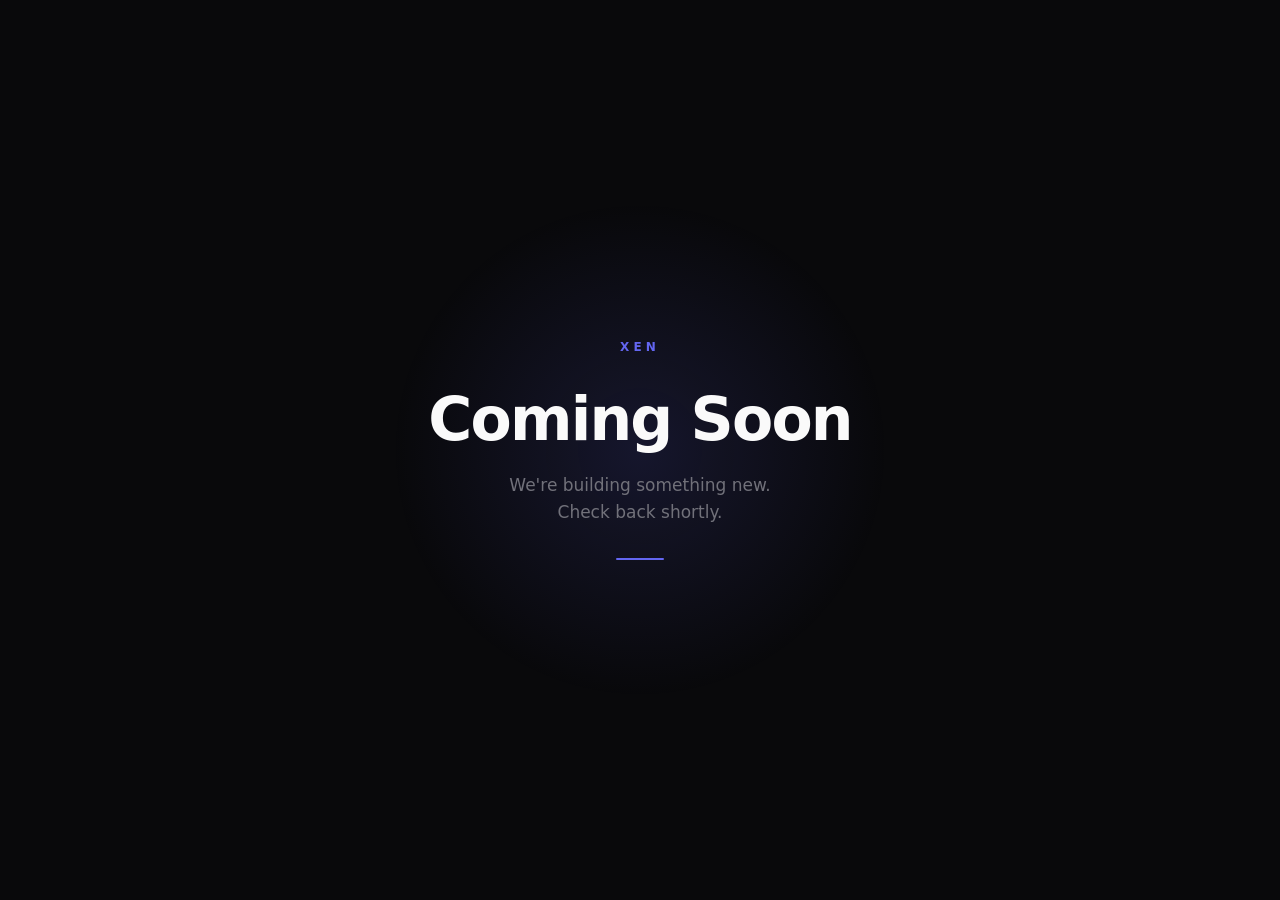
==== index.html @ 393b1e52 "Add files via upload" ====
<!DOCTYPE html>
<html lang="en">
<head>
  <meta charset="UTF-8">
  <meta name="viewport" content="width=device-width, initial-scale=1.0">
  <title>XEN — Coming Soon</title>
  <style>
    * {
      box-sizing: border-box;
      margin: 0;
      padding: 0;
    }

    body {
      min-height: 100vh;
      display: flex;
      align-items: center;
      justify-content: center;
      font-family: system-ui, -apple-system, BlinkMacSystemFont, "Segoe UI", sans-serif;
      background: #09090b;
      color: #fafafa;
      padding: 2rem;
      overflow: hidden;
    }

    .glow {
      position: fixed;
      width: 500px;
      height: 500px;
      border-radius: 50%;
      background: radial-gradient(circle, rgba(99, 102, 241, 0.15) 0%, transparent 70%);
      top: 50%;
      left: 50%;
      transform: translate(-50%, -50%);
      pointer-events: none;
    }

    .container {
      position: relative;
      text-align: center;
      max-width: 480px;
    }

    .logo {
      font-size: 0.75rem;
      font-weight: 700;
      letter-spacing: 0.35em;
      color: #6366f1;
      margin-bottom: 2rem;
    }

    h1 {
      font-size: clamp(2.25rem, 7vw, 3.75rem);
      font-weight: 700;
      letter-spacing: -0.03em;
      line-height: 1.1;
    }

    p {
      margin-top: 1.25rem;
      color: #71717a;
      font-size: 1.0625rem;
      line-height: 1.6;
    }

    .line {
      width: 48px;
      height: 2px;
      background: #6366f1;
      margin: 2rem auto 0;
      border-radius: 2px;
    }
  </style>
</head>
<body>
  <div class="glow"></div>
  <div class="container">
    <div class="logo">XEN</div>
    <h1>Coming Soon</h1>
    <p>We're building something new.<br>Check back shortly.</p>
    <div class="line"></div>
  </div>
</body>
</html>
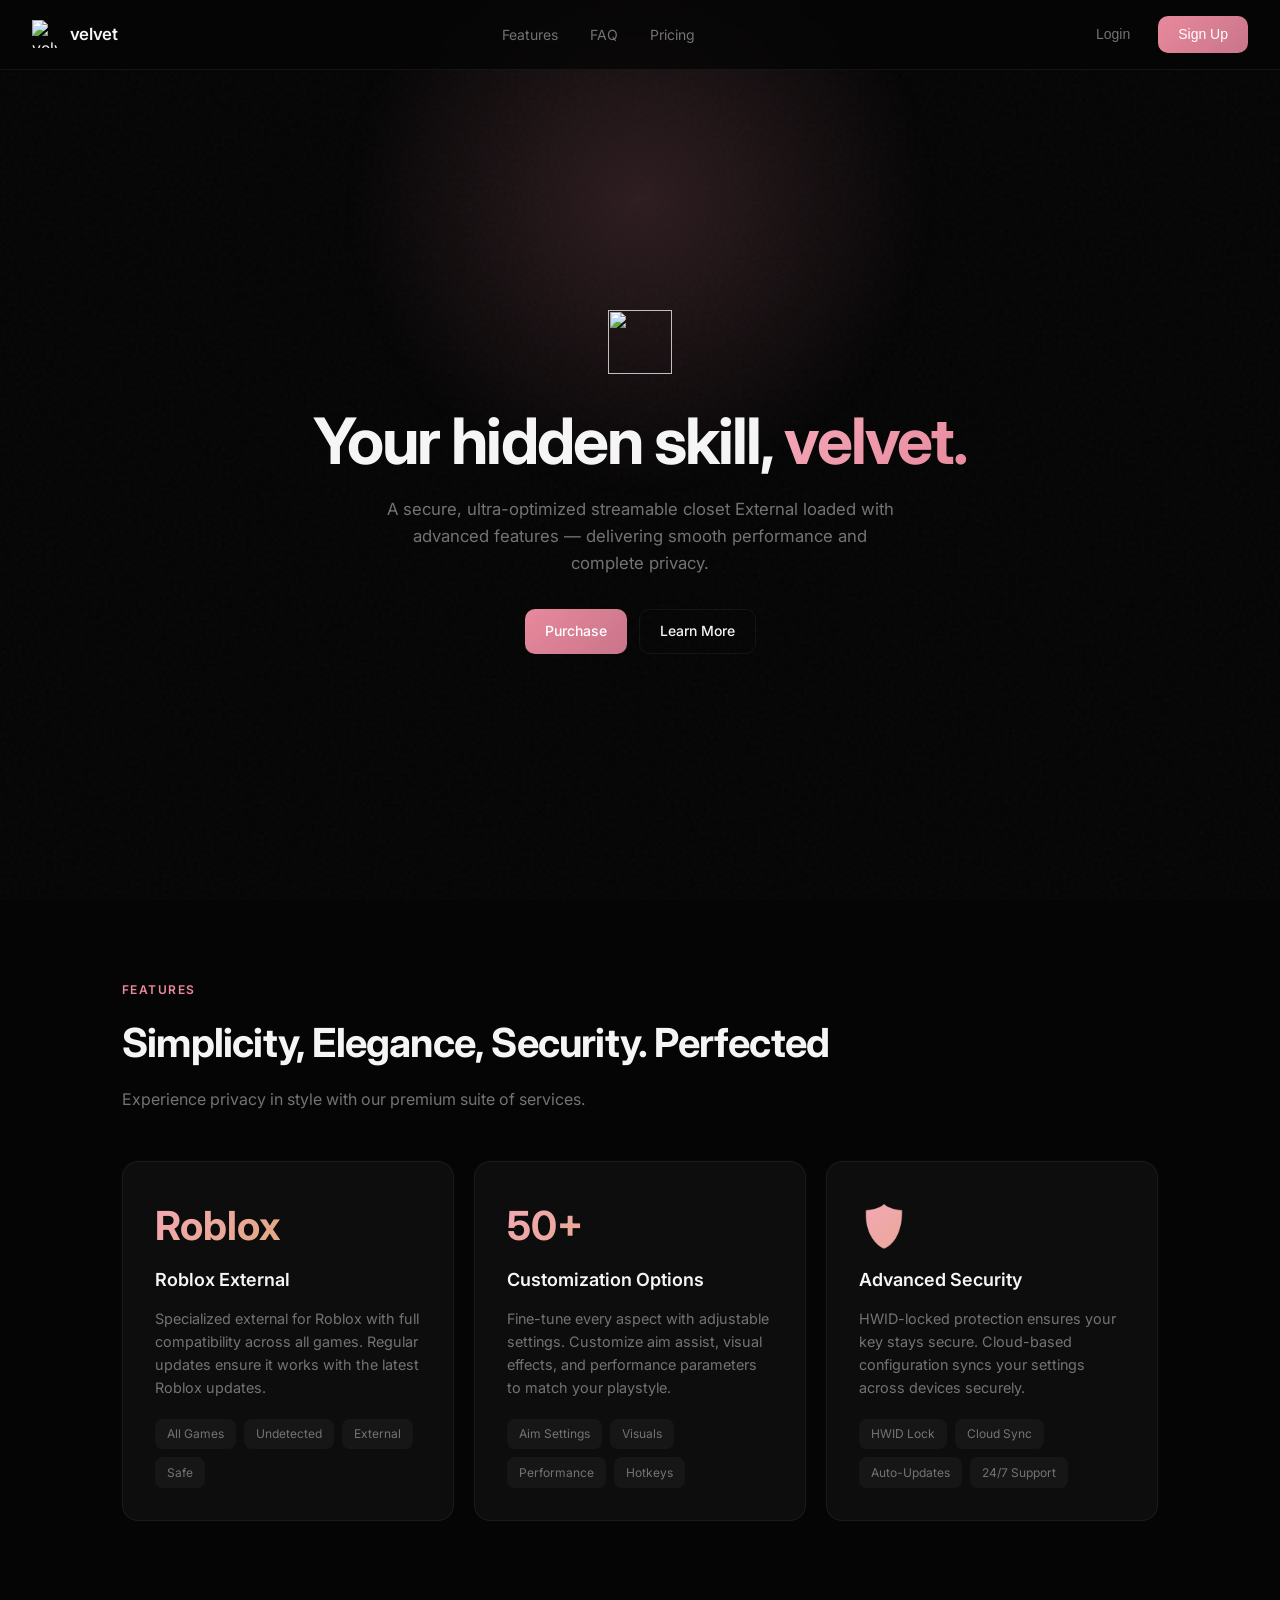
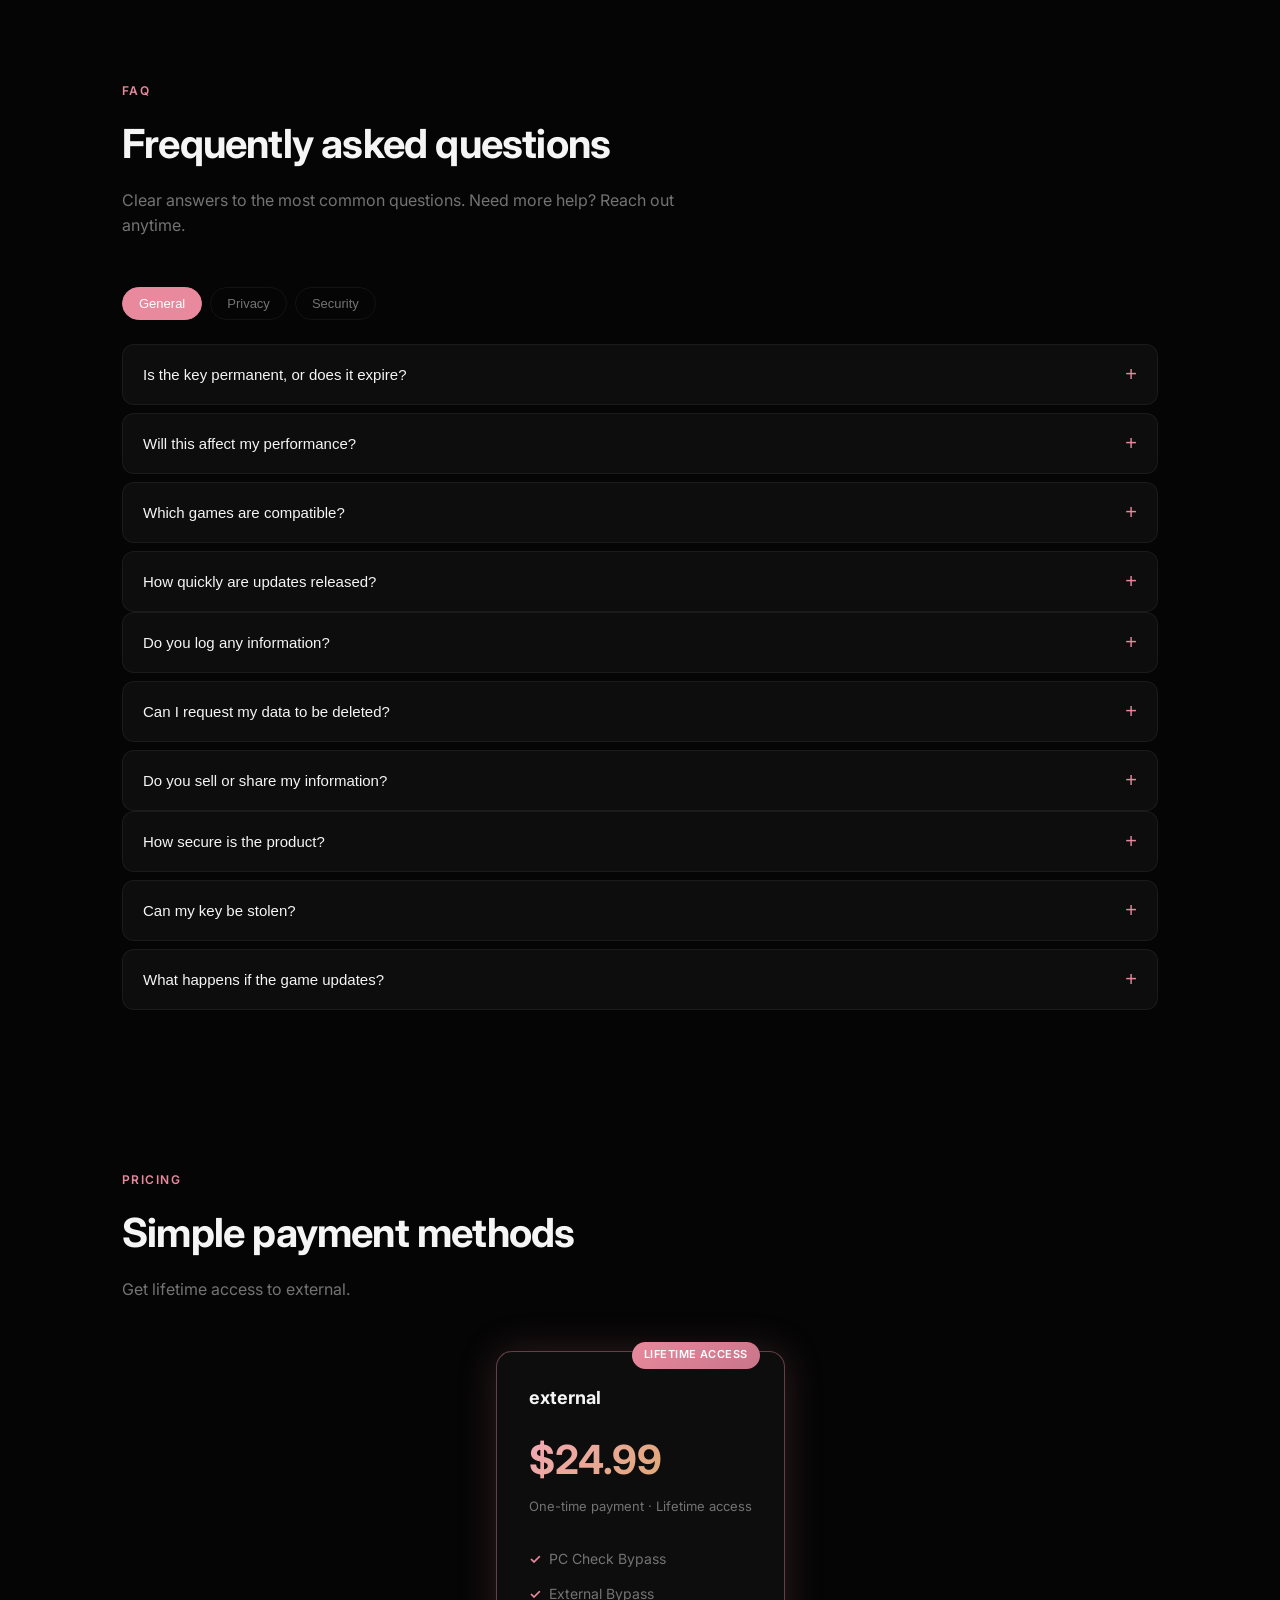
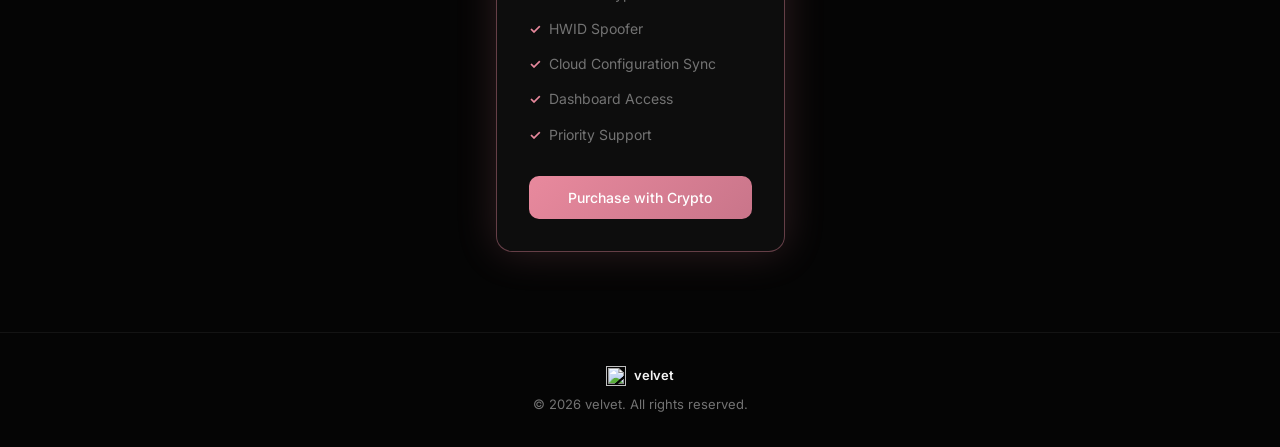
==== commit 4bc9025b: "Add files via upload" ====
--- a/index.html
+++ b/index.html
@@ -3,82 +3,223 @@
 <head>
   <meta charset="UTF-8">
   <meta name="viewport" content="width=device-width, initial-scale=1.0">
-  <title>XEN — Coming Soon</title>
-  <style>
-    * {
-      box-sizing: border-box;
-      margin: 0;
-      padding: 0;
-    }
-
-    body {
-      min-height: 100vh;
-      display: flex;
-      align-items: center;
-      justify-content: center;
-      font-family: system-ui, -apple-system, BlinkMacSystemFont, "Segoe UI", sans-serif;
-      background: #09090b;
-      color: #fafafa;
-      padding: 2rem;
-      overflow: hidden;
-    }
-
-    .glow {
-      position: fixed;
-      width: 500px;
-      height: 500px;
-      border-radius: 50%;
-      background: radial-gradient(circle, rgba(99, 102, 241, 0.15) 0%, transparent 70%);
-      top: 50%;
-      left: 50%;
-      transform: translate(-50%, -50%);
-      pointer-events: none;
-    }
-
-    .container {
-      position: relative;
-      text-align: center;
-      max-width: 480px;
-    }
-
-    .logo {
-      font-size: 0.75rem;
-      font-weight: 700;
-      letter-spacing: 0.35em;
-      color: #6366f1;
-      margin-bottom: 2rem;
-    }
-
-    h1 {
-      font-size: clamp(2.25rem, 7vw, 3.75rem);
-      font-weight: 700;
-      letter-spacing: -0.03em;
-      line-height: 1.1;
-    }
-
-    p {
-      margin-top: 1.25rem;
-      color: #71717a;
-      font-size: 1.0625rem;
-      line-height: 1.6;
-    }
-
-    .line {
-      width: 48px;
-      height: 2px;
-      background: #6366f1;
-      margin: 2rem auto 0;
-      border-radius: 2px;
-    }
-  </style>
+  <title>velvet</title>
+  <link rel="icon" href="flower.png" type="image/png">
+  <link rel="preconnect" href="https://fonts.googleapis.com">
+  <link rel="preconnect" href="https://fonts.gstatic.com" crossorigin>
+  <link href="https://fonts.googleapis.com/css2?family=Inter:wght@400;500;600;700&display=swap" rel="stylesheet">
+  <link rel="stylesheet" href="styles.css">
 </head>
 <body>
+  <div class="noise"></div>
   <div class="glow"></div>
-  <div class="container">
-    <div class="logo">XEN</div>
-    <h1>Coming Soon</h1>
-    <p>We're building something new.<br>Check back shortly.</p>
-    <div class="line"></div>
+
+  <nav>
+    <a href="#" class="nav-brand">
+      <img src="flower.png" alt="velvet">
+      <span>velvet</span>
+    </a>
+    <ul class="nav-links">
+      <li><a href="#features">Features</a></li>
+      <li><a href="#faq">FAQ</a></li>
+      <li><a href="#pricing">Pricing</a></li>
+    </ul>
+    <div class="nav-auth">
+      <button class="btn btn-ghost" id="login-btn">Login</button>
+      <button class="btn btn-primary" id="signup-btn">Sign Up</button>
+    </div>
+  </nav>
+
+  <main>
+    <section class="hero">
+      <img src="flower.png" alt="" class="hero-logo">
+      <h1>Your hidden skill, <em>velvet.</em></h1>
+      <p>A secure, ultra-optimized streamable closet External loaded with advanced features — delivering smooth performance and complete privacy.</p>
+      <div class="hero-actions">
+        <a href="#pricing" class="btn btn-primary">Purchase</a>
+        <a href="#features" class="btn btn-outline">Learn More</a>
+      </div>
+    </section>
+
+    <section id="features">
+      <div class="section-label">Features</div>
+      <h2 class="section-title">Simplicity, Elegance, Security. Perfected</h2>
+      <p class="section-desc">Experience privacy in style with our premium suite of services.</p>
+
+
+      <div class="cards">
+        <div class="card">
+          <div class="card-stat">Roblox</div>
+          <h3>Roblox External</h3>
+          <p>Specialized external for Roblox with full compatibility across all games. Regular updates ensure it works with the latest Roblox updates.</p>
+          <div class="card-tags">
+            <span>All Games</span>
+            <span>Undetected</span>
+            <span>External</span>
+            <span>Safe</span>
+          </div>
+        </div>
+        <div class="card">
+          <div class="card-stat">50+</div>
+          <h3>Customization Options</h3>
+          <p>Fine-tune every aspect with adjustable settings. Customize aim assist, visual effects, and performance parameters to match your playstyle.</p>
+          <div class="card-tags">
+            <span>Aim Settings</span>
+            <span>Visuals</span>
+            <span>Performance</span>
+            <span>Hotkeys</span>
+          </div>
+        </div>
+        <div class="card">
+          <div class="card-stat">🛡️</div>
+          <h3>Advanced Security</h3>
+          <p>HWID-locked protection ensures your key stays secure. Cloud-based configuration syncs your settings across devices securely.</p>
+          <div class="card-tags">
+            <span>HWID Lock</span>
+            <span>Cloud Sync</span>
+            <span>Auto-Updates</span>
+            <span>24/7 Support</span>
+          </div>
+        </div>
+      </div>
+    </section>
+
+    <section id="faq">
+      <div class="section-label">FAQ</div>
+      <h2 class="section-title">Frequently asked questions</h2>
+      <p class="section-desc">Clear answers to the most common questions. Need more help? Reach out anytime.</p>
+
+      <div class="faq-tabs">
+        <button class="faq-tab active" data-tab="general">General</button>
+        <button class="faq-tab" data-tab="privacy">Privacy</button>
+        <button class="faq-tab" data-tab="security">Security</button>
+      </div>
+
+      <div class="faq-list" id="faq-general">
+        <div class="faq-item">
+          <button class="faq-q">Is the key permanent, or does it expire?</button>
+          <div class="faq-a"><p>Once you purchase a key for $44.99, you will receive a permanent key that never expires.</p></div>
+        </div>
+        <div class="faq-item">
+          <button class="faq-q">Will this affect my performance?</button>
+          <div class="faq-a"><p>No. velvet is highly optimized and has zero impact on performance.</p></div>
+        </div>
+        <div class="faq-item">
+          <button class="faq-q">Which games are compatible?</button>
+          <div class="faq-a"><p>There are over 25 supported games, and we're constantly adding more based on customer suggestions.</p></div>
+        </div>
+        <div class="faq-item">
+          <button class="faq-q">How quickly are updates released?</button>
+          <div class="faq-a"><p>We release feature updates as soon as we receive good suggestions. If a supported game becomes incompatible, we provide a fix on the same day.</p></div>
+        </div>
+      </div>
+
+      <div class="faq-list" id="faq-privacy" hidden>
+        <div class="faq-item">
+          <button class="faq-q">Do you log any information?</button>
+          <div class="faq-a"><p>The only information we store is your Discord ID and your product key. No additional data is collected.</p></div>
+        </div>
+        <div class="faq-item">
+          <button class="faq-q">Can I request my data to be deleted?</button>
+          <div class="faq-a"><p>Yes. You can request data deletion and it will be permanently removed.</p></div>
+        </div>
+        <div class="faq-item">
+          <button class="faq-q">Do you sell or share my information?</button>
+          <div class="faq-a"><p>No. The only information we log is your product key and Discord ID, used solely for authentication.</p></div>
+        </div>
+      </div>
+
+      <div class="faq-list" id="faq-security" hidden>
+        <div class="faq-item">
+          <button class="faq-q">How secure is the product?</button>
+          <div class="faq-a"><p>velvet is built with multiple layers of protection and advanced anti-leak mechanisms, keeping your account and key safe at all times.</p></div>
+        </div>
+        <div class="faq-item">
+          <button class="faq-q">Can my key be stolen?</button>
+          <div class="faq-a"><p>Your key is locked to your HWID. Even if someone gets access to it, they can't use it without your hardware ID.</p></div>
+        </div>
+        <div class="faq-item">
+          <button class="faq-q">What happens if the game updates?</button>
+          <div class="faq-a"><p>The External automatically checks for code changes. If detected, it temporarily becomes unusable until our developers verify it for your safety.</p></div>
+        </div>
+      </div>
+    </section>
+
+    <section id="pricing">
+      <div class="section-label">Pricing</div>
+      <h2 class="section-title">Simple payment methods</h2>
+      <p class="section-desc">Get lifetime access to external.</p>
+
+      <div class="pricing-grid">
+        <div class="price-card featured" style="grid-column: 1 / -1; max-width: 500px; margin: 0 auto;">
+          <span class="badge">Lifetime Access</span>
+          <h3>external</h3>
+          <div class="price">$24.99</div>
+          <p class="price-note">One-time payment · Lifetime access</p>
+          <ul class="price-features">
+            <li>PC Check Bypass</li>
+            <li>External Bypass</li>
+            <li>HWID Spoofer</li>
+            <li>Cloud Configuration Sync</li>
+            <li>Dashboard Access</li>
+            <li>Priority Support</li>
+          </ul>
+          <a href="#" class="btn btn-primary" style="width:100%">Purchase with Crypto</a>
+        </div>
+      </div>
+    </section>
+
+  </main>
+
+  <footer>
+    <div class="footer-brand">
+      <img src="flower.png" alt="">
+      velvet
+    </div>
+    <p>&copy; 2026 velvet. All rights reserved.</p>
+  </footer>
+
+  <!-- Auth Modal -->
+  <div class="modal-overlay" id="auth-modal">
+    <div class="modal">
+      <button class="modal-close" id="modal-close">&times;</button>
+      
+      <div class="modal-tabs">
+        <button class="modal-tab active" data-tab="login">Login</button>
+        <button class="modal-tab" data-tab="signup">Sign Up</button>
+      </div>
+
+      <form class="auth-form" id="login-form">
+        <div class="form-group">
+          <label for="login-username">Username</label>
+          <input type="text" id="login-username" required placeholder="Enter your username">
+        </div>
+        <div class="form-group">
+          <label for="login-password">Password</label>
+          <input type="password" id="login-password" required placeholder="Enter your password">
+        </div>
+        <button type="submit" class="btn btn-primary" style="width: 100%">Login</button>
+      </form>
+
+      <form class="auth-form hidden" id="signup-form">
+        <div class="form-group">
+          <label for="signup-username">Username</label>
+          <input type="text" id="signup-username" required placeholder="Choose a username">
+        </div>
+        <div class="form-group">
+          <label for="signup-password">Password</label>
+          <input type="password" id="signup-password" required placeholder="Choose a password">
+        </div>
+        <div class="form-group">
+          <label for="signup-confirm">Confirm Password</label>
+          <input type="password" id="signup-confirm" required placeholder="Confirm your password">
+        </div>
+        <button type="submit" class="btn btn-primary" style="width: 100%">Sign Up</button>
+      </form>
+    </div>
   </div>
+
+  <script src="api.js"></script>
+  <script src="script.js"></script>
 </body>
 </html>
--- a/styles.css
+++ b/styles.css
@@ -0,0 +1,705 @@
+:root {
+  --bg: #050505;
+  --bg-card: #0d0d0d;
+  --bg-card-hover: #111111;
+  --border: rgba(255, 255, 255, 0.06);
+  --pink: #e8899d;
+  --pink-light: #f4a8b8;
+  --pink-glow: rgba(232, 137, 157, 0.18);
+  --gold: #d4a853;
+  --text: #f5f5f5;
+  --muted: #737373;
+  --radius: 16px;
+}
+
+* { box-sizing: border-box; margin: 0; padding: 0; }
+
+html { scroll-behavior: smooth; }
+
+body {
+  font-family: 'Inter', system-ui, sans-serif;
+  background: var(--bg);
+  color: var(--text);
+  line-height: 1.6;
+  overflow-x: hidden;
+}
+
+.noise {
+  position: fixed;
+  inset: 0;
+  pointer-events: none;
+  opacity: 0.03;
+  background-image: url("data:image/svg+xml,%3Csvg viewBox='0 0 256 256' xmlns='http://www.w3.org/2000/svg'%3E%3Cfilter id='n'%3E%3CfeTurbulence type='fractalNoise' baseFrequency='0.9' numOctaves='4' stitchTiles='stitch'/%3E%3C/filter%3E%3Crect width='100%25' height='100%25' filter='url(%23n)'/%3E%3C/svg%3E");
+  z-index: 0;
+}
+
+.glow {
+  position: fixed;
+  width: 600px;
+  height: 600px;
+  border-radius: 50%;
+  background: radial-gradient(circle, var(--pink-glow) 0%, transparent 70%);
+  top: -100px;
+  left: 50%;
+  transform: translateX(-50%);
+  pointer-events: none;
+  z-index: 0;
+  animation: pulse-glow 8s ease-in-out infinite;
+}
+
+@keyframes pulse-glow {
+  0%, 100% { opacity: 0.6; transform: translateX(-50%) scale(1); }
+  50% { opacity: 1; transform: translateX(-50%) scale(1.1); }
+}
+
+nav {
+  position: fixed;
+  top: 0;
+  left: 0;
+  right: 0;
+  z-index: 100;
+  display: flex;
+  align-items: center;
+  justify-content: space-between;
+  padding: 1rem 2rem;
+  background: rgba(5, 5, 5, 0.8);
+  backdrop-filter: blur(12px);
+  border-bottom: 1px solid var(--border);
+  transition: all 0.3s ease;
+}
+
+nav.scrolled {
+  background: rgba(5, 5, 5, 0.95);
+  box-shadow: 0 4px 20px rgba(0, 0, 0, 0.3);
+}
+
+.nav-brand {
+  display: flex;
+  align-items: center;
+  gap: 0.6rem;
+  text-decoration: none;
+  color: var(--text);
+  transition: transform 0.2s;
+}
+
+.nav-brand:hover { transform: scale(1.02); }
+
+.nav-brand img {
+  width: 28px;
+  height: 28px;
+  object-fit: contain;
+}
+
+.nav-brand span {
+  font-weight: 600;
+  font-size: 1.05rem;
+  letter-spacing: -0.02em;
+}
+
+.nav-links {
+  display: flex;
+  align-items: center;
+  gap: 2rem;
+  list-style: none;
+}
+
+.nav-links a {
+  color: var(--muted);
+  text-decoration: none;
+  font-size: 0.875rem;
+  transition: color 0.2s;
+  position: relative;
+}
+
+.nav-links a::after {
+  content: '';
+  position: absolute;
+  bottom: -4px;
+  left: 0;
+  width: 0;
+  height: 2px;
+  background: var(--pink);
+  transition: width 0.3s ease;
+}
+
+.nav-links a:hover { color: var(--text); }
+.nav-links a:hover::after { width: 100%; }
+
+.nav-auth {
+  display: flex;
+  align-items: center;
+  gap: 0.75rem;
+}
+
+.nav-user {
+  color: var(--muted);
+  font-size: 0.875rem;
+}
+
+.btn {
+  display: inline-flex;
+  align-items: center;
+  justify-content: center;
+  padding: 0.65rem 1.25rem;
+  border-radius: 10px;
+  font-size: 0.875rem;
+  font-weight: 500;
+  text-decoration: none;
+  border: none;
+  cursor: pointer;
+  transition: all 0.2s;
+}
+
+.btn-primary {
+  background: linear-gradient(135deg, var(--pink), #c9758a);
+  color: #fff;
+}
+
+.btn-primary:hover {
+  transform: translateY(-2px);
+  box-shadow: 0 8px 24px var(--pink-glow);
+}
+
+.btn-outline {
+  background: transparent;
+  color: var(--text);
+  border: 1px solid var(--border);
+}
+
+.btn-outline:hover { 
+  border-color: var(--pink); 
+  color: var(--pink-light);
+  transform: translateY(-1px);
+}
+
+.btn-ghost {
+  background: transparent;
+  color: var(--muted);
+  padding: 0.65rem 1rem;
+}
+
+.btn-ghost:hover {
+  color: var(--text);
+  background: rgba(255, 255, 255, 0.05);
+}
+
+main { position: relative; z-index: 1; }
+
+.hero {
+  min-height: 100vh;
+  display: flex;
+  flex-direction: column;
+  align-items: center;
+  justify-content: center;
+  text-align: center;
+  padding: 8rem 2rem 4rem;
+}
+
+.hero-logo {
+  width: 64px;
+  height: 64px;
+  margin-bottom: 2rem;
+  animation: float 4s ease-in-out infinite;
+}
+
+@keyframes float {
+  0%, 100% { transform: translateY(0); }
+  50% { transform: translateY(-8px); }
+}
+
+.hero h1 {
+  font-size: clamp(2.5rem, 6vw, 4rem);
+  font-weight: 700;
+  letter-spacing: -0.03em;
+  line-height: 1.1;
+  max-width: 720px;
+  margin-bottom: 1.25rem;
+  animation: fade-in-up 0.8s ease-out;
+}
+
+@keyframes fade-in-up {
+  from {
+    opacity: 0;
+    transform: translateY(20px);
+  }
+  to {
+    opacity: 1;
+    transform: translateY(0);
+  }
+}
+
+.hero h1 em {
+  font-style: normal;
+  background: linear-gradient(135deg, var(--pink-light), var(--pink));
+  -webkit-background-clip: text;
+  -webkit-text-fill-color: transparent;
+  background-clip: text;
+}
+
+.hero p {
+  color: var(--muted);
+  font-size: 1.05rem;
+  max-width: 520px;
+  margin-bottom: 2rem;
+  animation: fade-in-up 0.8s ease-out 0.2s backwards;
+}
+
+.hero-actions {
+  display: flex;
+  gap: 0.75rem;
+  flex-wrap: wrap;
+  justify-content: center;
+  animation: fade-in-up 0.8s ease-out 0.4s backwards;
+}
+
+section {
+  padding: 5rem 2rem;
+  max-width: 1100px;
+  margin: 0 auto;
+}
+
+.section-label {
+  font-size: 0.75rem;
+  font-weight: 600;
+  letter-spacing: 0.12em;
+  text-transform: uppercase;
+  color: var(--pink);
+  margin-bottom: 0.75rem;
+}
+
+.section-title {
+  font-size: clamp(1.75rem, 4vw, 2.5rem);
+  font-weight: 700;
+  letter-spacing: -0.02em;
+  margin-bottom: 0.75rem;
+}
+
+.section-desc {
+  color: var(--muted);
+  max-width: 560px;
+  margin-bottom: 3rem;
+}
+
+.marquee-wrap {
+  overflow: hidden;
+  mask-image: linear-gradient(90deg, transparent, black 10%, black 90%, transparent);
+  margin: 0 -2rem 3rem;
+}
+
+.marquee {
+  display: flex;
+  gap: 0.75rem;
+  width: max-content;
+  animation: scroll 40s linear infinite;
+}
+
+.marquee:hover { animation-play-state: paused; }
+
+@keyframes scroll {
+  0% { transform: translateX(0); }
+  100% { transform: translateX(-50%); }
+}
+
+.tag {
+  padding: 0.5rem 1rem;
+  background: var(--bg-card);
+  border: 1px solid var(--border);
+  border-radius: 999px;
+  font-size: 0.8125rem;
+  color: var(--muted);
+  white-space: nowrap;
+  transition: all 0.2s;
+}
+
+.tag:hover {
+  border-color: var(--pink);
+  color: var(--pink-light);
+}
+
+.cards {
+  display: grid;
+  grid-template-columns: repeat(auto-fit, minmax(300px, 1fr));
+  gap: 1.25rem;
+}
+
+.card {
+  background: var(--bg-card);
+  border: 1px solid var(--border);
+  border-radius: var(--radius);
+  padding: 2rem;
+  transition: border-color 0.2s, transform 0.2s, box-shadow 0.2s;
+}
+
+.card:hover {
+  border-color: rgba(232, 137, 157, 0.25);
+  transform: translateY(-4px);
+  box-shadow: 0 12px 40px rgba(232, 137, 157, 0.1);
+}
+
+.card-stat {
+  font-size: 2.5rem;
+  font-weight: 700;
+  background: linear-gradient(135deg, var(--pink-light), var(--gold));
+  -webkit-background-clip: text;
+  -webkit-text-fill-color: transparent;
+  background-clip: text;
+  margin-bottom: 0.5rem;
+}
+
+.card h3 {
+  font-size: 1.125rem;
+  font-weight: 600;
+  margin-bottom: 0.75rem;
+}
+
+.card p { color: var(--muted); font-size: 0.9rem; }
+
+.card-tags {
+  display: flex;
+  flex-wrap: wrap;
+  gap: 0.5rem;
+  margin-top: 1.25rem;
+}
+
+.card-tags span {
+  padding: 0.35rem 0.75rem;
+  background: rgba(255, 255, 255, 0.04);
+  border-radius: 8px;
+  font-size: 0.75rem;
+  color: var(--muted);
+  transition: all 0.2s;
+}
+
+.card-tags span:hover {
+  background: rgba(232, 137, 157, 0.1);
+  color: var(--pink-light);
+}
+
+.faq-tabs {
+  display: flex;
+  gap: 0.5rem;
+  margin-bottom: 1.5rem;
+  flex-wrap: wrap;
+}
+
+.faq-tab {
+  padding: 0.5rem 1rem;
+  background: transparent;
+  border: 1px solid var(--border);
+  border-radius: 999px;
+  color: var(--muted);
+  font-size: 0.8125rem;
+  cursor: pointer;
+  transition: all 0.2s;
+}
+
+.faq-tab:hover {
+  border-color: var(--pink);
+  color: var(--pink-light);
+}
+
+.faq-tab.active {
+  background: var(--pink);
+  border-color: var(--pink);
+  color: #fff;
+}
+
+.faq-list { display: flex; flex-direction: column; gap: 0.5rem; }
+
+.faq-item {
+  background: var(--bg-card);
+  border: 1px solid var(--border);
+  border-radius: 12px;
+  overflow: hidden;
+  transition: border-color 0.2s;
+}
+
+.faq-item:hover {
+  border-color: rgba(232, 137, 157, 0.2);
+}
+
+.faq-q {
+  width: 100%;
+  padding: 1.125rem 1.25rem;
+  background: none;
+  border: none;
+  color: var(--text);
+  font-size: 0.9375rem;
+  font-weight: 500;
+  text-align: left;
+  cursor: pointer;
+  display: flex;
+  justify-content: space-between;
+  align-items: center;
+  gap: 1rem;
+  transition: color 0.2s;
+}
+
+.faq-q:hover { color: var(--pink-light); }
+
+.faq-q::after {
+  content: '+';
+  color: var(--pink);
+  font-size: 1.25rem;
+  flex-shrink: 0;
+  transition: transform 0.2s;
+}
+
+.faq-item.open .faq-q::after { transform: rotate(45deg); }
+
+.faq-a {
+  max-height: 0;
+  overflow: hidden;
+  transition: max-height 0.3s ease;
+}
+
+.faq-a p {
+  padding: 0 1.25rem 1.125rem;
+  color: var(--muted);
+  font-size: 0.875rem;
+}
+
+.faq-item.open .faq-a { max-height: 200px; }
+
+.pricing-grid {
+  display: grid;
+  grid-template-columns: repeat(auto-fit, minmax(300px, 1fr));
+  gap: 1.25rem;
+}
+
+.price-card {
+  background: var(--bg-card);
+  border: 1px solid var(--border);
+  border-radius: var(--radius);
+  padding: 2rem;
+  position: relative;
+  transition: all 0.3s;
+}
+
+.price-card:hover {
+  transform: translateY(-4px);
+  border-color: rgba(232, 137, 157, 0.3);
+}
+
+.price-card.featured {
+  border-color: rgba(232, 137, 157, 0.4);
+  box-shadow: 0 0 40px var(--pink-glow);
+}
+
+.badge {
+  position: absolute;
+  top: -10px;
+  right: 1.5rem;
+  background: linear-gradient(135deg, var(--pink), #c9758a);
+  color: #fff;
+  font-size: 0.6875rem;
+  font-weight: 600;
+  padding: 0.3rem 0.75rem;
+  border-radius: 999px;
+  letter-spacing: 0.04em;
+  text-transform: uppercase;
+}
+
+.price-card h3 {
+  font-size: 1.125rem;
+  margin-bottom: 0.5rem;
+}
+
+.price {
+  font-size: 2.5rem;
+  font-weight: 700;
+  margin: 1rem 0 0.25rem;
+  background: linear-gradient(135deg, var(--pink-light), var(--gold));
+  -webkit-background-clip: text;
+  -webkit-text-fill-color: transparent;
+  background-clip: text;
+}
+
+.price-note {
+  color: var(--muted);
+  font-size: 0.8125rem;
+  margin-bottom: 1.5rem;
+}
+
+.price-features {
+  list-style: none;
+  margin-bottom: 1.5rem;
+}
+
+.price-features li {
+  padding: 0.4rem 0;
+  font-size: 0.875rem;
+  color: var(--muted);
+  display: flex;
+  align-items: center;
+  gap: 0.5rem;
+  transition: color 0.2s;
+}
+
+.price-features li:hover { color: var(--text); }
+
+.price-features li::before {
+  content: '✓';
+  color: var(--pink);
+  font-weight: 600;
+}
+
+footer {
+  border-top: 1px solid var(--border);
+  padding: 2rem;
+  text-align: center;
+  color: var(--muted);
+  font-size: 0.8125rem;
+}
+
+footer .footer-brand {
+  display: flex;
+  align-items: center;
+  justify-content: center;
+  gap: 0.5rem;
+  margin-bottom: 0.5rem;
+  color: var(--text);
+  font-weight: 600;
+}
+
+footer img { width: 20px; height: 20px; }
+
+@media (max-width: 768px) {
+  nav { padding: 1rem; }
+  .nav-links { display: none; }
+  .nav-auth { display: none; }
+  section { padding: 3.5rem 1.25rem; }
+}
+
+/* Modal Styles */
+.modal-overlay {
+  position: fixed;
+  inset: 0;
+  background: rgba(0, 0, 0, 0.8);
+  backdrop-filter: blur(8px);
+  display: flex;
+  align-items: center;
+  justify-content: center;
+  z-index: 1000;
+  opacity: 0;
+  visibility: hidden;
+  transition: all 0.3s ease;
+}
+
+.modal-overlay.active {
+  opacity: 1;
+  visibility: visible;
+}
+
+.modal {
+  background: var(--bg-card);
+  border: 1px solid var(--border);
+  border-radius: var(--radius);
+  padding: 2rem;
+  width: 100%;
+  max-width: 400px;
+  position: relative;
+  transform: translateY(20px);
+  transition: transform 0.3s ease;
+}
+
+.modal-overlay.active .modal {
+  transform: translateY(0);
+}
+
+.modal-close {
+  position: absolute;
+  top: 1rem;
+  right: 1rem;
+  background: transparent;
+  border: none;
+  color: var(--muted);
+  font-size: 1.5rem;
+  cursor: pointer;
+  width: 32px;
+  height: 32px;
+  display: flex;
+  align-items: center;
+  justify-content: center;
+  border-radius: 8px;
+  transition: all 0.2s;
+}
+
+.modal-close:hover {
+  color: var(--text);
+  background: rgba(255, 255, 255, 0.05);
+}
+
+.modal-tabs {
+  display: flex;
+  gap: 0.5rem;
+  margin-bottom: 1.5rem;
+  border-bottom: 1px solid var(--border);
+  padding-bottom: 1rem;
+}
+
+.modal-tab {
+  flex: 1;
+  padding: 0.75rem;
+  background: transparent;
+  border: none;
+  color: var(--muted);
+  font-size: 0.875rem;
+  font-weight: 500;
+  cursor: pointer;
+  border-radius: 8px;
+  transition: all 0.2s;
+}
+
+.modal-tab:hover {
+  color: var(--text);
+  background: rgba(255, 255, 255, 0.05);
+}
+
+.modal-tab.active {
+  color: var(--pink);
+  background: rgba(232, 137, 157, 0.1);
+}
+
+.auth-form {
+  display: flex;
+  flex-direction: column;
+  gap: 1rem;
+}
+
+.auth-form.hidden {
+  display: none;
+}
+
+.form-group {
+  display: flex;
+  flex-direction: column;
+  gap: 0.5rem;
+}
+
+.form-group label {
+  font-size: 0.8125rem;
+  font-weight: 500;
+  color: var(--muted);
+}
+
+.form-group input {
+  padding: 0.75rem 1rem;
+  background: rgba(255, 255, 255, 0.03);
+  border: 1px solid var(--border);
+  border-radius: 8px;
+  color: var(--text);
+  font-size: 0.875rem;
+  font-family: inherit;
+  transition: all 0.2s;
+}
+
+.form-group input:focus {
+  outline: none;
+  border-color: var(--pink);
+  background: rgba(255, 255, 255, 0.05);
+}
+
+.form-group input::placeholder {
+  color: rgba(115, 115, 115, 0.5);
+}
